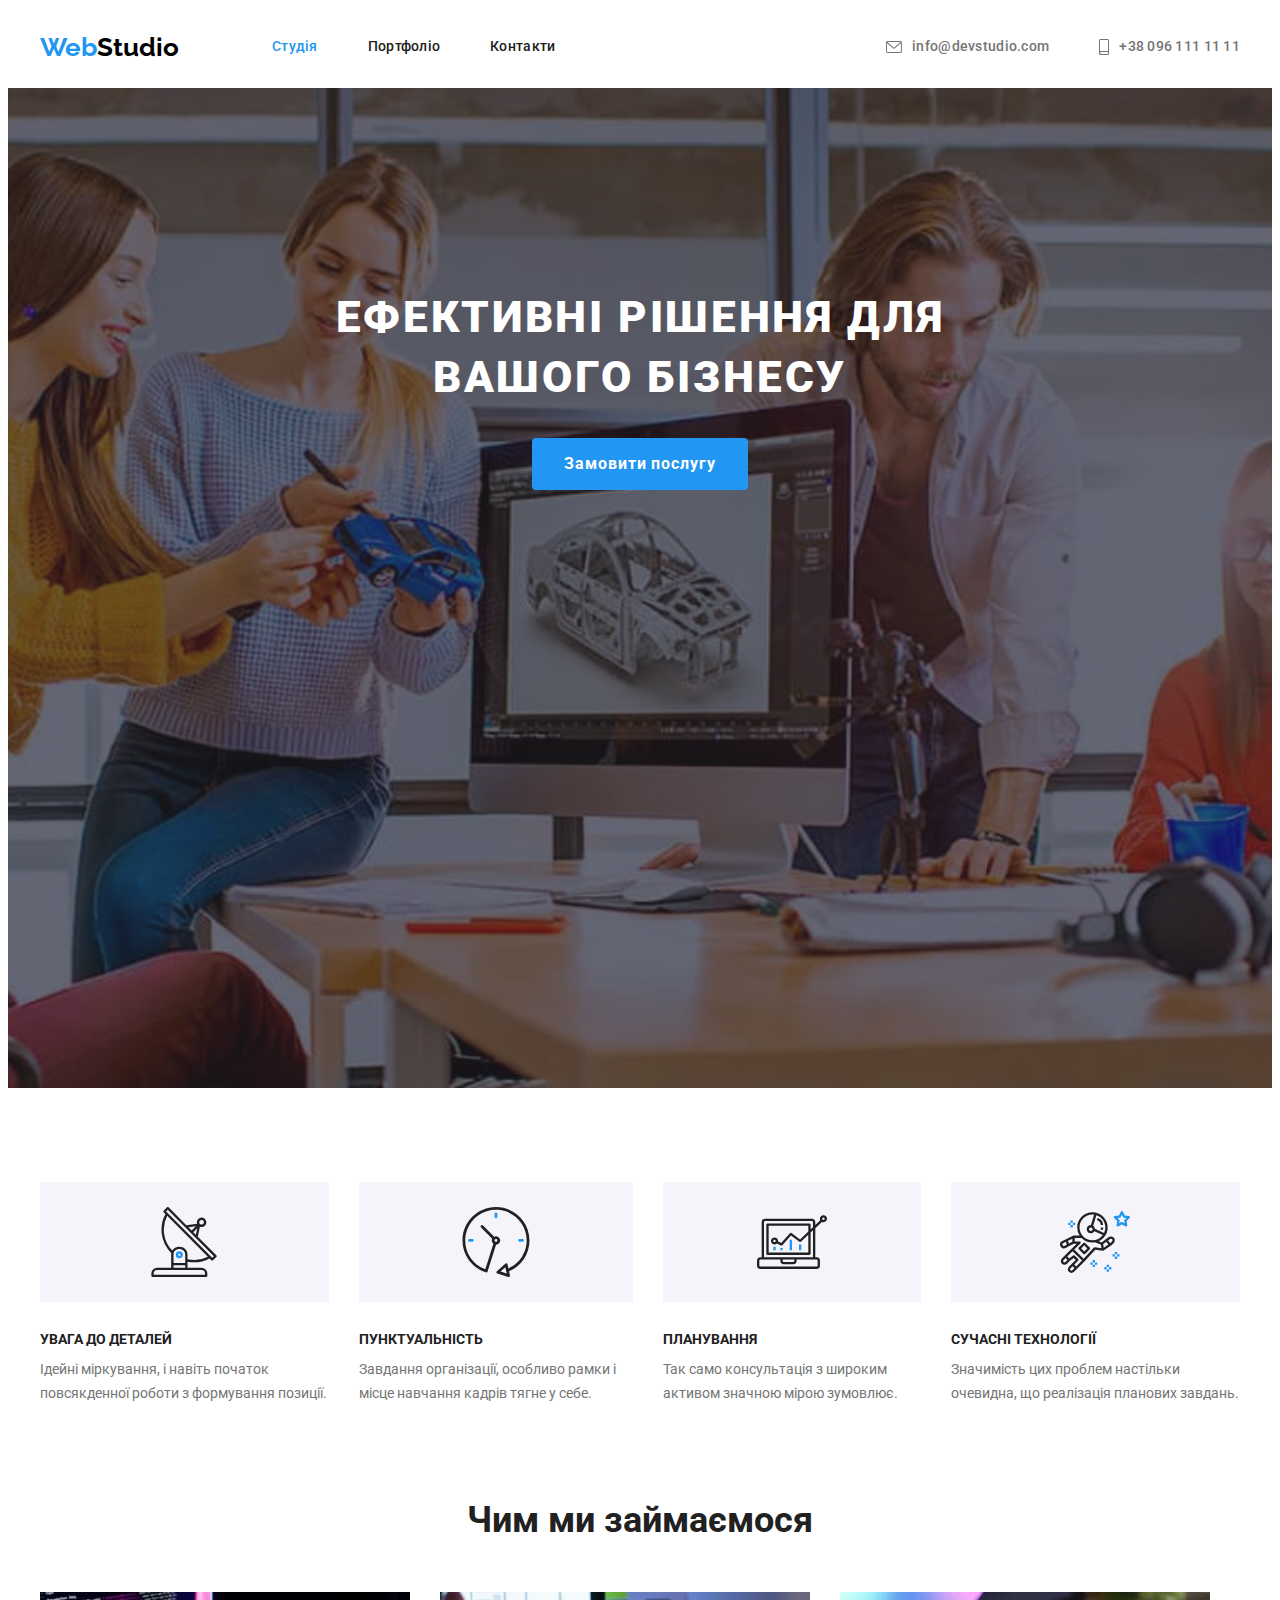
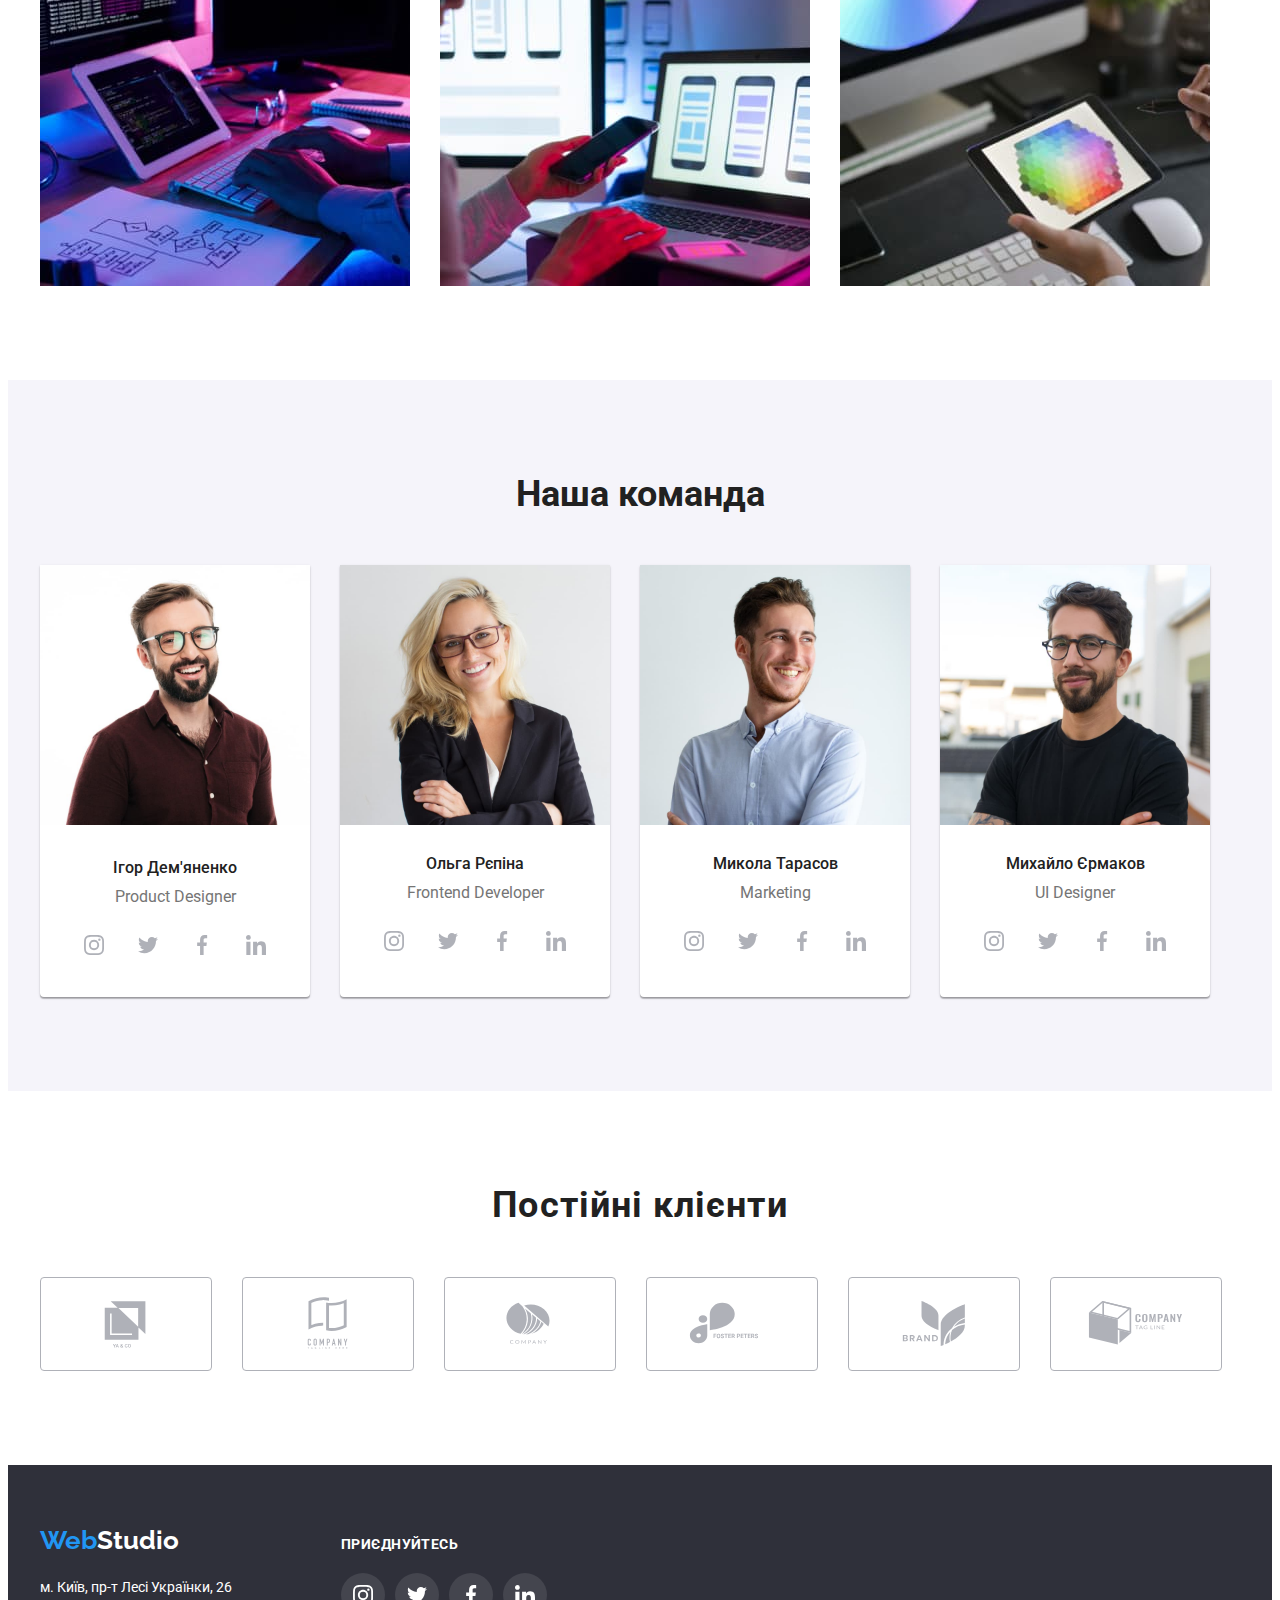
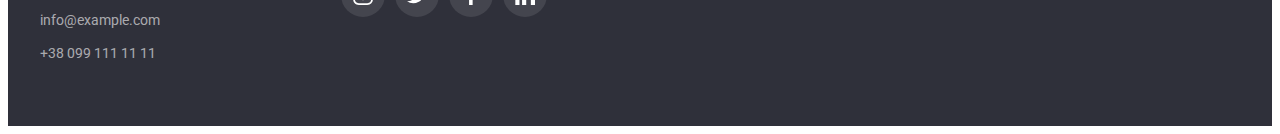
==== index.html @ 613b5aa0 "add file" ====
<!DOCTYPE html>
<html lang="uk">
  <head>
    <meta charset="UTF-8" />
    <meta http-equiv="X-UA-Compatible" content="IE=edge" />
    <meta name="viewport" content="width=device-width, initial-scale=1.0" />
    <link rel="preconnect" href="https://fonts.googleapis.com" />
    <link rel="preconnect" href="https://fonts.gstatic.com" crossorigin />
    <link
      href="https://fonts.googleapis.com/css2?family=Raleway:wght@700&family=Roboto:wght@400;500;700;900&display=swap"
      rel="stylesheet"
    />
    <link
      rel="stylesheet"
      href="https://cdnjs.cloudflare.com/ajax/libs/modern-normalize/1.1.0/modern-normalize.min.css"
      integrity="sha512-wpPYUAdjBVSE4KJnH1VR1HeZfpl1ub8YT/NKx4PuQ5NmX2tKuGu6U/JRp5y+Y8XG2tV+wKQpNHVUX03MfMFn9Q=="
      crossorigin="anonymous"
      referrerpolicy="no-referrer"
    />
    <link rel="stylesheet" href="css/styles.css" />
    <title>HW-4</title>
  </head>
  <body>
    <header class="header">
      <div class="container header-container">
        <a lang="en" href="./index.html" class="logo-header logo link"
          ><span class="logo-blue">Web</span>Studio</a
        >
        <ul class="header-nav list">
          <li class="header-nav-item">
            <a href="./index.html" class="header-link current link">Студія</a>
          </li>
          <li class="header-nav-item">
            <a href="./portfolio.html" class="header-link link">Портфоліо</a>
          </li>
          <li class="header-nav-item">
            <a href="" class="header-link link">Контакти</a>
          </li>
        </ul>
        <ul class="header-contacts list">
          <li class="header-contacts-item">
            <a
              href="mailto:info@devstudio.com"
              class="header-contact-list-item link"
            >
              <svg width="16" height="12" class="contacts-icon">
                <use href="./images/icons.svg#icon-envelope"></use>
              </svg>
              <div>info@devstudio.com</div></a
            >
          </li>
          <li class="header-contacts-item">
            <a href="tel:+380961111111" class="header-contact-list-item link">
              <svg width="10" height="16" class="contacts-icon">
                <use href="./images/icons.svg#icon-smartphone"></use>
              </svg>
              <div>+38 096 111 11 11</div></a
            >
          </li>
        </ul>
      </div>
    </header>
    <main>
      <section class="hero-section">
        <div class="container">
          <h1 class="hero-title">Ефективні рішення для вашого бізнесу</h1>
          <button type="button" class="hero-btn btn">Замовити послугу</button>
        </div>
      </section>
      <section class="benefits-section section">
        <div class="container">
          <h2 class="visually-hidden">Переваги WebStudio</h2>
          <ul class="benefits-list list">
            <li class="benefits-list-item">
              <div class="icon-benefits-bg">
                <svg width="70" height="70">
                  <use href="./images/icons.svg#icon-antenna-1"></use>
                </svg>
              </div>
              <h3 class="benefits-item-title">Увага до деталей</h3>
              <p class="benefits-caption">
                Ідейні міркування, і навіть початок повсякденної роботи з
                формування позиції.
              </p>
            </li>
            <li class="benefits-list-item">
              <div class="icon-benefits-bg">
                <svg width="70" height="70">
                  <use href="./images/icons.svg#icon-clock-1"></use>
                </svg>
              </div>
              <h3 class="benefits-item-title">Пунктуальність</h3>
              <p class="benefits-caption">
                Завдання організації, особливо рамки і місце навчання кадрів
                тягне у себе.
              </p>
            </li>
            <li class="benefits-list-item">
              <div class="icon-benefits-bg">
                <svg width="70" height="70">
                  <use href="./images/icons.svg#icon-diagram-1"></use>
                </svg>
              </div>
              <h3 class="benefits-item-title">Планування</h3>
              <p class="benefits-caption">
                Так само консультація з широким активом значною мірою зумовлює.
              </p>
            </li>
            <li class="benefits-list-item">
              <div class="icon-benefits-bg">
                <svg width="70" height="70">
                  <use href="./images/icons.svg#icon-astronaut-1"></use>
                </svg>
              </div>
              <h3 class="benefits-item-title">Сучасні технології</h3>
              <p class="benefits-caption">
                Значимість цих проблем настільки очевидна, що реалізація
                планових завдань.
              </p>
            </li>
          </ul>
        </div>
      </section>

      <section class="work-section section">
        <div class="container">
          <h2 class="work-section-title">Чим ми займаємося</h2>
          <ul class="work-section-list list">
            <li class="work-list-item">
              <img
                src="./images/what-we-do-1.jpg"
                width="370"
                alt="розробка ПЗ"
                class="work-img img"
              />
            </li>
            <li class="work-list-item">
              <img
                src="./images/what-we-do-2.jpg"
                width="370"
                alt="кросплатформеність ПЗ"
                class="work-img img"
              />
            </li>
            <li class="work-list-item">
              <img
                src="./images/what-we-do-3.jpg"
                width="370"
                alt="дизайн ПЗ"
                class="work-img img"
              />
            </li>
          </ul>
        </div>
      </section>
      <section class="team-section section">
        <div class="container">
          <h2 class="team-section-title">Наша команда</h2>
          <ul class="team-list list">
            <li class="team-item">
              <img
                width="270"
                src="./images/team-member-1.jpg"
                alt="Product Designer Ігор Дем'яненко"
              />
              <div class="team-caption-block">
                <h3 class="team-item-title">Ігор Дем'яненко</h3>
                <p class="team-item-caption" lang="en">Product Designer</p>
                <ul class="icon-soc-list list">
                  <li class="soc-item">
                    <a href="" class="soc-link link">
                      <svg class="icon-img-soc" width="20" height="20">
                        <use href="./images/icons.svg#icon-instagram-2"></use>
                      </svg>
                    </a>
                  </li>
                  <li class="soc-item">
                    <a href="" class="soc-link link">
                      <svg class="icon-img-soc" width="20" height="20">
                        <use href="./images/icons.svg#icon-twitter-1"></use>
                      </svg>
                    </a>
                  </li>
                  <li class="soc-item">
                    <a href="" class="soc-link link">
                      <svg class="icon-img-soc" width="20" height="20">
                        <use href="./images/icons.svg#icon-facebook-1"></use>
                      </svg>
                    </a>
                  </li>
                  <li class="soc-item">
                    <a href="" class="soc-link link">
                      <svg class="icon-img-soc" width="20" height="20">
                        <use href="./images/icons.svg#icon-linkedin-1"></use>
                      </svg>
                    </a>
                  </li>
                </ul>
              </div>
            </li>
            <li class="team-item">
              <img
                width="270"
                src="./images/team-member-2.jpg"
                alt="Frontend Developer Ольга Рєпіна"
                class="img"
              />
              <div class="team-caption-block">
                <h3 class="team-item-title">Ольга Рєпіна</h3>
                <p class="team-item-caption" lang="en">Frontend Developer</p>
                <ul class="icon-soc-list list">
                  <li class="soc-item">
                    <a href="" class="soc-link link">
                      <svg class="icon-img-soc" width="20" height="20">
                        <use href="./images/icons.svg#icon-instagram-2"></use>
                      </svg>
                    </a>
                  </li>
                  <li class="soc-item">
                    <a href="" class="soc-link link">
                      <svg class="icon-img-soc" width="20" height="20">
                        <use href="./images/icons.svg#icon-twitter-1"></use>
                      </svg>
                    </a>
                  </li>
                  <li class="soc-item">
                    <a href="" class="soc-link link">
                      <svg class="icon-img-soc" width="20" height="20">
                        <use href="./images/icons.svg#icon-facebook-1"></use>
                      </svg>
                    </a>
                  </li>
                  <li class="soc-item">
                    <a href="" class="soc-link link">
                      <svg class="icon-img-soc" width="20" height="20">
                        <use href="./images/icons.svg#icon-linkedin-1"></use>
                      </svg>
                    </a>
                  </li>
                </ul>
              </div>
            </li>
            <li class="team-item">
              <img
                width="270"
                src="./images/team-member-3.jpg"
                alt="Marketing Микола Тарасов"
                class="img"
              />
              <div class="team-caption-block">
                <h3 class="team-item-title">Микола Тарасов</h3>
                <p class="team-item-caption" lang="en">Marketing</p>
                <ul class="icon-soc-list list">
                  <li class="soc-item">
                    <a href="" class="soc-link link">
                      <svg class="icon-img-soc" width="20" height="20">
                        <use href="./images/icons.svg#icon-instagram-2"></use>
                      </svg>
                    </a>
                  </li>
                  <li class="soc-item">
                    <a href="" class="soc-link link">
                      <svg class="icon-img-soc" width="20" height="20">
                        <use href="./images/icons.svg#icon-twitter-1"></use>
                      </svg>
                    </a>
                  </li>
                  <li class="soc-item">
                    <a href="" class="soc-link link">
                      <svg class="icon-img-soc" width="20" height="20">
                        <use href="./images/icons.svg#icon-facebook-1"></use>
                      </svg>
                    </a>
                  </li>
                  <li class="soc-item">
                    <a href="" class="soc-link link">
                      <svg class="icon-img-soc" width="20" height="20">
                        <use href="./images/icons.svg#icon-linkedin-1"></use>
                      </svg>
                    </a>
                  </li>
                </ul>
              </div>
            </li>
            <li class="team-item">
              <img
                width="270"
                src="./images/team-member-4.jpg"
                alt="UI Designer Михайло Єрмаков"
                class="img"
              />
              <div class="team-caption-block">
                <h3 class="team-item-title">Михайло Єрмаков</h3>
                <p class="team-item-caption" lang="en">UI Designer</p>
                <ul class="icon-soc-list list">
                  <li class="soc-item">
                    <a href="" class="soc-link link">
                      <svg class="icon-img-soc" width="20" height="20">
                        <use href="./images/icons.svg#icon-instagram-2"></use>
                      </svg>
                    </a>
                  </li>
                  <li class="soc-item">
                    <a href="" class="soc-link link">
                      <svg class="icon-img-soc" width="20" height="20">
                        <use href="./images/icons.svg#icon-twitter-1"></use>
                      </svg>
                    </a>
                  </li>
                  <li class="soc-item">
                    <a href="" class="soc-link link">
                      <svg class="icon-img-soc" width="20" height="20">
                        <use href="./images/icons.svg#icon-facebook-1"></use>
                      </svg>
                    </a>
                  </li>
                  <li class="soc-item">
                    <a href="" class="soc-link link">
                      <svg class="icon-img-soc" width="20" height="20">
                        <use href="./images/icons.svg#icon-linkedin-1"></use>
                      </svg>
                    </a>
                  </li>
                </ul>
              </div>
            </li>
          </ul>
        </div>
      </section>

      <section class="section">
        <div class="container">
          <h2 class="costumers-title">Постійні клієнти</h2>
          <ul class="costumers-list list">
            <li class="costumers-item">
              <a href="" class="costumers-link link">
                <svg class="costumers-icon" width="106" height="60">
                  <use href="./images/icons.svg#icon-Logo"></use>
                </svg>
              </a>
            </li>
            <li class="costumers-item">
              <a href="" class="costumers-link link">
                <svg class="costumers-icon" width="106" height="60">
                  <use href="./images/icons.svg#icon-Logo2"></use>
                </svg>
              </a>
            </li>
            <li class="costumers-item">
              <a href="" class="costumers-link link">
                <svg class="costumers-icon" width="106" height="60">
                  <use href="./images/icons.svg#icon-Logo3"></use>
                </svg>
              </a>
            </li>
            <li class="costumers-item">
              <a href="" class="costumers-link link">
                <svg class="costumers-icon" width="106" height="60">
                  <use href="./images/icons.svg#icon-Logo4"></use>
                </svg>
              </a>
            </li>
            <li class="costumers-item">
              <a href="" class="costumers-link link">
                <svg class="costumers-icon" width="106" height="60">
                  <use href="./images/icons.svg#icon-Logo5"></use>
                </svg>
              </a>
            </li>
            <li class="costumers-item">
              <a href="" class="costumers-link link">
                <svg class="costumers-icon" width="106" height="60">
                  <use href="./images/icons.svg#icon-Logo6"></use>
                </svg>
              </a>
            </li>
          </ul>
        </div>
      </section>
    </main>
    <footer class="footer">
      <div class="container footer-content">
        <div class="footer-address">
          <a lang="en" href="./index.html" class="logo-footer logo link"
            ><span class="logo-blue">Web</span>Studio</a
          >
          <address class="address">
            <p class="address-city">м. Київ, пр-т Лесі Українки, 26</p>
            <div class="address-block-link">
              <a class="address-mail link" href="mailto:info@example.com"
                >info@example.com</a
              >
              <a class="address-phone link" href="tel:+380991111111"
                >+38 099 111 11 11</a
              >
            </div>
          </address>
        </div>

        <div class="soc-footer">
          <h2 class="soc-footer-title">приєднуйтесь</h2>
          <ul class="icon-soc-list-footer list">
            <li class="soc-item">
              <a href="" class="soc-link footer-soc link">
                <svg class="icon-img-soc" width="20" height="20">
                  <use href="./images/icons.svg#icon-instagram-2"></use>
                </svg>
              </a>
            </li>
            <li class="soc-item">
              <a href="" class="soc-link footer-soc link">
                <svg class="icon-img-soc" width="20" height="20">
                  <use href="./images/icons.svg#icon-twitter-1"></use>
                </svg>
              </a>
            </li>
            <li class="soc-item">
              <a href="" class="soc-link footer-soc link">
                <svg class="icon-img-soc" width="20" height="20">
                  <use href="./images/icons.svg#icon-facebook-1"></use>
                </svg>
              </a>
            </li>
            <li class="soc-item">
              <a href="" class="soc-link footer-soc link">
                <svg class="icon-img-soc" width="20" height="20">
                  <use href="./images/icons.svg#icon-linkedin-1"></use>
                </svg>
              </a>
            </li>
          </ul>
        </div>
      </div>
    </footer>
  </body>
</html>
---- css/styles.css ----
body {
  color: #757575;
  font-family: "Roboto", sans-serif;
}

p,
h1,
h2,
h3,
h4,
h5,
h6 {
  margin: 0;
}

ul {
  margin: 0;
  padding: 0;
}

:root {
  --f-s-backgroud-color: #2f303a;
  --link-logo-blue: #2196f3;
  --white-color: #ffffff;
  --title-color: #212121;
}

.section {
  padding-top: 94px;
  padding-bottom: 94px;
}

.container {
  width: 1200px;
  margin: 0 auto;
  padding-left: 15px;
  padding-right: 15px;
}

.visually-hidden {
  position: absolute;
  white-space: nowrap;
  width: 1px;
  height: 1px;
  overflow: hidden;
  border: 0;
  padding: 0;
  clip: rect(0 0 0 0);
  clip-path: inset(50%);
  margin: -1px;
}

.list {
  list-style: none;
}

.link {
  text-decoration: none;
  color: inherit;
}

.img {
  display: block;
}

.btn {
  cursor: pointer;
  font-family: inherit;
  border: 1px solid transparent;
}

.header-link.current {
  color: var(--link-logo-blue);
}

/* --------------------------Header styles------------------------------- */

.logo-header {
  color: #000000;

  font-family: "Raleway", sans-serif;
  font-weight: 700;
  font-size: 26px;
  line-height: 1.19;
}

.logo-blue {
  color: var(--link-logo-blue);
}

.header-link {
  color: var(--title-color);
}

.header-link:hover,
.header-link:focus {
  color: var(--link-logo-blue);
}

.header-contact-list-item,
.header-link {
  display: flex;
  align-items: center;
  fill: currentColor;

  font-weight: 500;
  font-size: 14px;
  line-height: 1.14;
  letter-spacing: 0.02em;
}

.header-contact-list-item:hover,
.header-contact-list-item:focus {
  color: var(--link-logo-blue);
}

.contacts-icon {
  margin-right: 10px;
}

/* -----------------------main sstyles-------------------- */
/* HERO section */
.hero-section {
  background-color: var(--f-s-backgroud-color);

  max-width: 1600px;
  height: 600px;
  margin-left: auto;
  margin-right: auto;
  background-image: linear-gradient(
      rgba(47, 48, 58, 0.4),
      rgba(47, 48, 58, 0.4)
    ),
    url(../images/hero-bg.jpg);
  background-size: cover;
  background-position: center;
}

.hero-title {
  color: var(--white-color);
  text-align: center;

  width: 696px;
  margin: 0 auto;

  font-weight: 900;
  font-size: 44px;
  line-height: 1.36;
  text-align: center;
  letter-spacing: 0.06em;
  text-transform: uppercase;
}

.hero-btn {
  display: block;

  color: var(--white-color);
  background-color: var(--link-logo-blue);

  border-radius: 4px;
  width: 216px;
  margin: 0 auto;
  margin-top: 30px;
  padding: 10px;

  font-weight: 700;
  font-size: 16px;
  line-height: 1.88;
  letter-spacing: 0.06em;
}

.hero-btn:hover,
.hero-btn:focus {
  background-color: #188ce8;
}

/* benefots section */
.benefits-item-title {
  color: var(--title-color);

  font-weight: 700;
  font-size: 14px;
  line-height: 1.14;
  text-transform: uppercase;
}

.benefits-caption {
  font-size: 14px;
  line-height: 1.71;

  margin-top: 10px;
}

/* work section */

.work-section-title,
.team-section-title {
  color: var(--title-color);

  font-weight: 700;
  font-size: 36px;
  line-height: 1.16;
  text-align: center;
}

/* our team section */

.team-section {
  background-color: #f5f4fa;
}

.team-item-title {
  color: var(--title-color);

  font-weight: 500;
  font-size: 16px;
  line-height: 1.18;
  text-align: center;
}
.team-item-caption {
  margin-top: 10px;

  font-size: 16px;
  line-height: 1.18;
  text-align: center;
}

/* FOOTER */
/* address */
.footer {
  background-color: var(--f-s-backgroud-color);
  padding-top: 60px;
  padding-bottom: 60px;
}

.logo-footer {
  color: var(--white-color);

  font-family: "Raleway", sans-serif;
  font-weight: 700;
  font-size: 26px;
  line-height: 1.19;
}
.address {
  font-style: normal;
}
.address-city {
  color: var(--white-color);

  font-size: 14px;
  line-height: 1.71;
  margin-top: 20px;
}
.address-mail,
.address-phone {
  color: rgba(255, 255, 255, 0.6);

  margin-top: 9px;

  font-size: 14px;
  line-height: 1.71;
}

.address-mail:hover,
.address-phone:hover,
.address-mail:focus,
.address-phone:focus {
  color: var(--link-logo-blue);
}

/* ----------------Portfolio html------------------ */

/* portfolio section */

.portfolio-btn {
  color: var(--title-color);
  background-color: #f5f4fa;

  border-radius: 4px;
  font-weight: 500;
  font-size: 16px;
  line-height: 1.62;
  text-align: center;

  padding: 6px 22px;
}

.portfolio-btn:hover,
.portfolio-btn:focus {
  color: var(--white-color);
  background-color: var(--link-logo-blue);
}

.works-item-title {
  color: var(--title-color);

  font-weight: 700;
  font-size: 18px;
  line-height: 2;
  letter-spacing: 0.06em;
}
.works-item-caption {
  font-size: 16px;
  line-height: 1.88;
}

/* --------------pozition----------------- */

.header {
  padding-top: 24px;
  padding-bottom: 25px;
}

.hero-section {
  padding-top: 200px;
  padding-bottom: 200px;
}

.section {
  padding-top: 94px;
  padding-bottom: 94px;
}

.work-section {
  padding-top: 0px;
}

.work-section-list {
  margin-top: 50px;

  column-gap: 30px;
  display: flex;
}

.work-list-item {
  width: calc((100%-60) / 3);
}

.team-list {
  margin-top: 50px;

  display: flex;
  column-gap: 30px;
}

.team-caption-block {
  padding-top: 30px;
  padding-bottom: 30px;
}

.address-block-link {
  display: flex;
  flex-direction: column;
}

.team-item {
  width: 270px;

  background-color: #ffffff;
  box-shadow: 0px 1px 3px rgba(0, 0, 0, 0.12), 0px 1px 1px rgba(0, 0, 0, 0.14),
    0px 2px 1px rgba(0, 0, 0, 0.2);
  border-radius: 0px 0px 4px 4px;
}

.benefits-list {
  display: flex;

  column-gap: 30px;
}

.benefits-list-item {
  width: calc((100%-90px) / 4);
}

.header-nav {
  display: flex;

  margin-left: 93px;
}

.header-nav-item:not(:last-child) {
  margin-right: 50px;
}

.header-contacts {
  display: flex;

  margin-left: auto;
}

.header-contacts-item:not(:last-child) {
  margin-right: 50px;
}

.header-container {
  display: flex;

  align-items: center;
}

.header-portfolio {
  border-bottom: 1px solid #ececec;
}

.portfolio-nav-list {
  display: flex;

  justify-content: center;
}

.portfolio-list-item:not(:last-child) {
  margin-right: 8px;
}

.portfolio-list-item:hover,
.portfolio-list-item:focus {
  box-shadow: 0px 3px 1px rgba(0, 0, 0, 0.1), 0px 1px 2px rgba(0, 0, 0, 0.08),
    0px 2px 2px rgba(0, 0, 0, 0.12);
  border-radius: 4px;
}

.portfolio-works-list {
  margin-top: 50px;

  display: flex;
  flex-wrap: wrap;
  gap: 30px;
}

.portfolio-caption-block {
  padding: 20px 24px;

  border: 1px solid #eeeeee;
  border-top: 1px solid transparent;
}

/* border: 1px solid #EEEEEE; */

.icon-benefits-bg {
  display: flex;
  align-items: center;
  justify-content: center;

  width: 100%;
  height: 120px;

  background-color: #f5f4fa;
  margin-bottom: 30px;
}

.icon-soc-list {
  display: flex;
  justify-content: center;
  gap: 10px;

  margin-top: 16px;
}

.soc-link {
  display: flex;

  align-items: center;
  justify-content: center;

  width: 44px;
  height: 44px;
  border-radius: 50%;
  fill: #afb1b8;
}

.soc-link:hover,
.soc-link:focus {
  background-color: var(--link-logo-blue);
  fill: #ffffff;
}

.costumers-title {
  text-align: center;

  font-weight: 700;
  font-size: 36px;
  line-height: 1.16;
  text-align: center;
  letter-spacing: 0.03em;

  color: var(--title-color);
}

.costumers-list {
  display: flex;
  gap: 30px;

  margin-top: 50px;
}

.costumers-link {
  color: #afb1b8;

  display: flex;
  align-items: center;
  justify-content: center;
  width: 170px;
  height: 92px;

  border: 1px solid #afb1b8;
  border-radius: 4px;
}

.costumers-link:hover,
.costumers-link:focus {
  border-color: var(--link-logo-blue);
  color: var(--link-logo-blue);
}

.costumers-icon {
  fill: currentColor;
}

.icon-soc-list-footer {
  display: flex;
  gap: 10px;

  margin-top: 20px;
}

.container.footer-content {
  display: flex;
}

.soc-footer-title {
  font-family: "Roboto";
  font-style: normal;
  font-weight: 700;
  font-size: 14px;
  line-height: 1.14;
  letter-spacing: 0.03em;
  text-transform: uppercase;

  color: var(--white-color);
}

.soc-footer {
  margin-left: 70px;

  padding-top: 12px;
}

.footer-address {
  width: 231px;
}

.soc-link.footer-soc {
  background-color: rgba(255, 255, 255, 0.1);
  fill: var(--white-color);
}

.soc-link.footer-soc:hover,
.soc-link.footer-soc:focus {
  background-color: var(--link-logo-blue);
}

.works-link {
  display: block;
}

.works-link:hover,
.works-link:focus {
  box-shadow: 0px 1px 1px rgba(0, 0, 0, 0.12), 0px 4px 4px rgba(0, 0, 0, 0.06),
    1px 4px 6px rgba(0, 0, 0, 0.16);
}
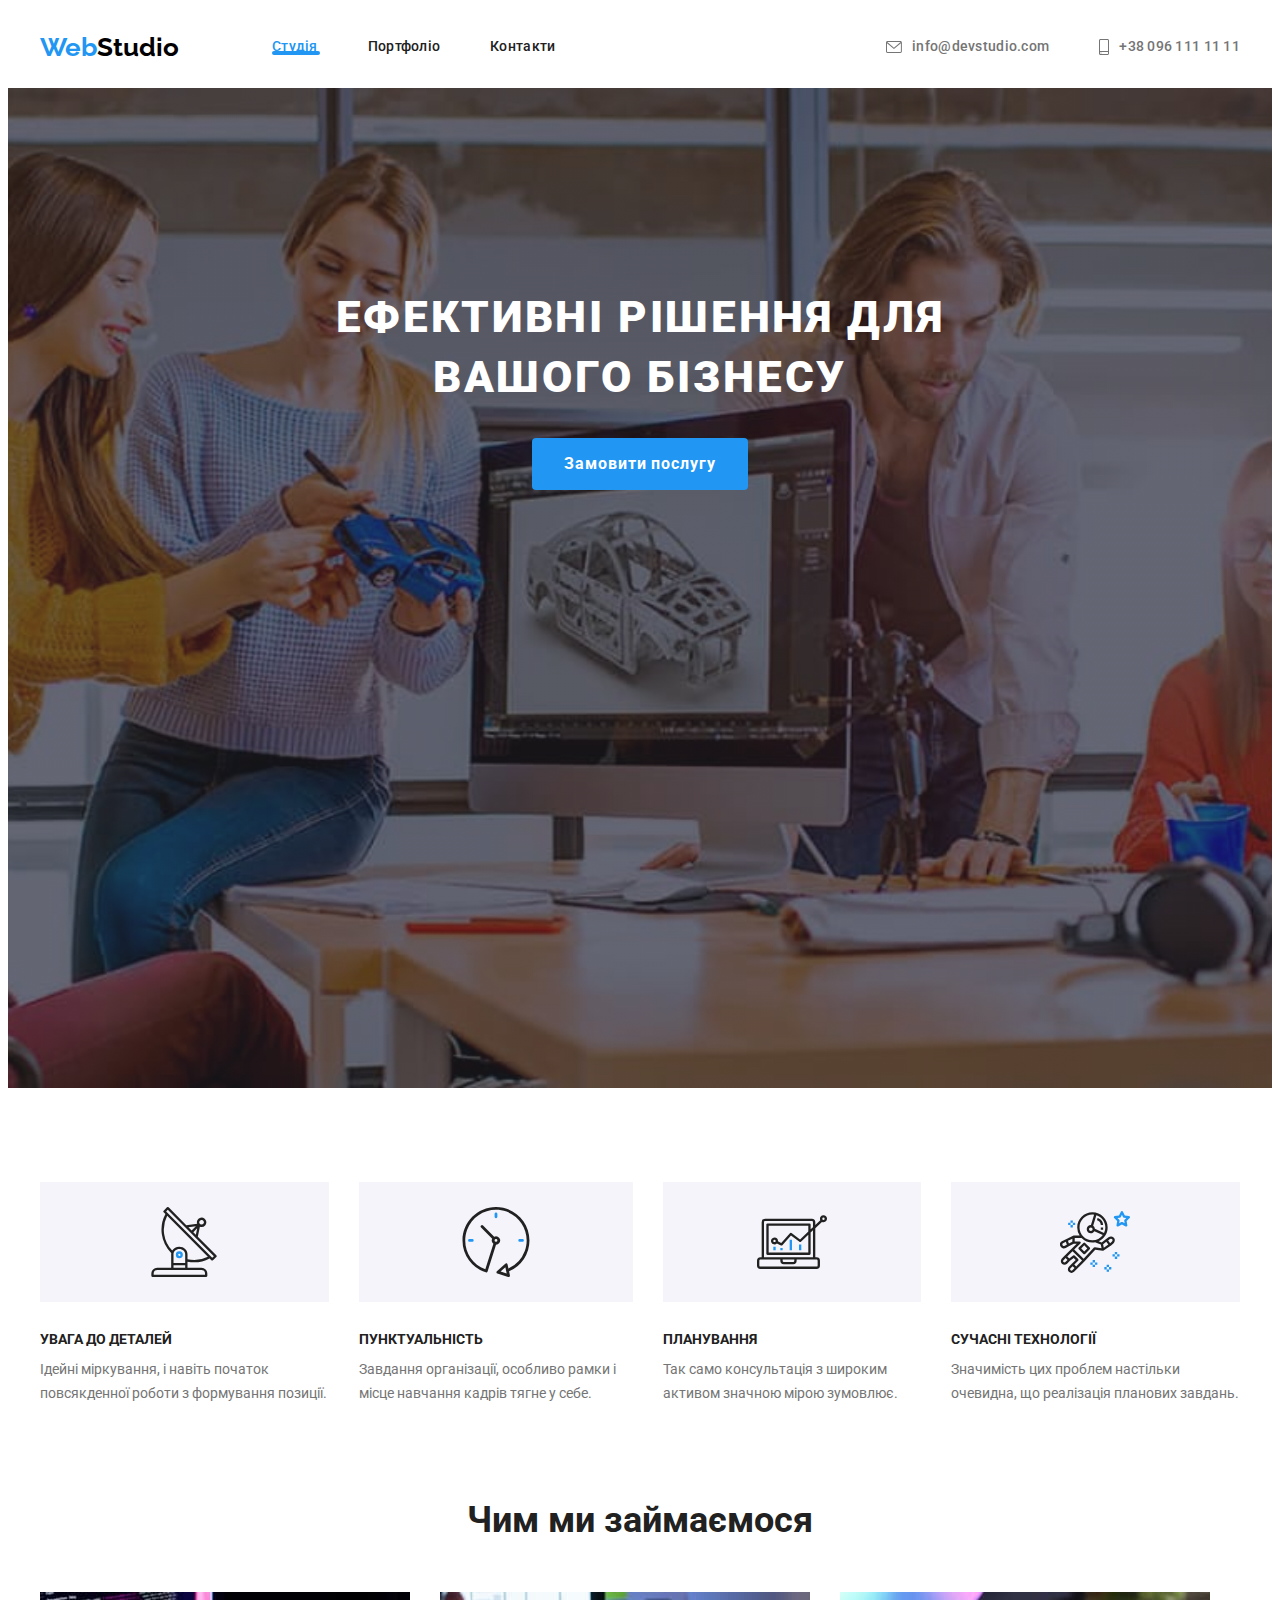
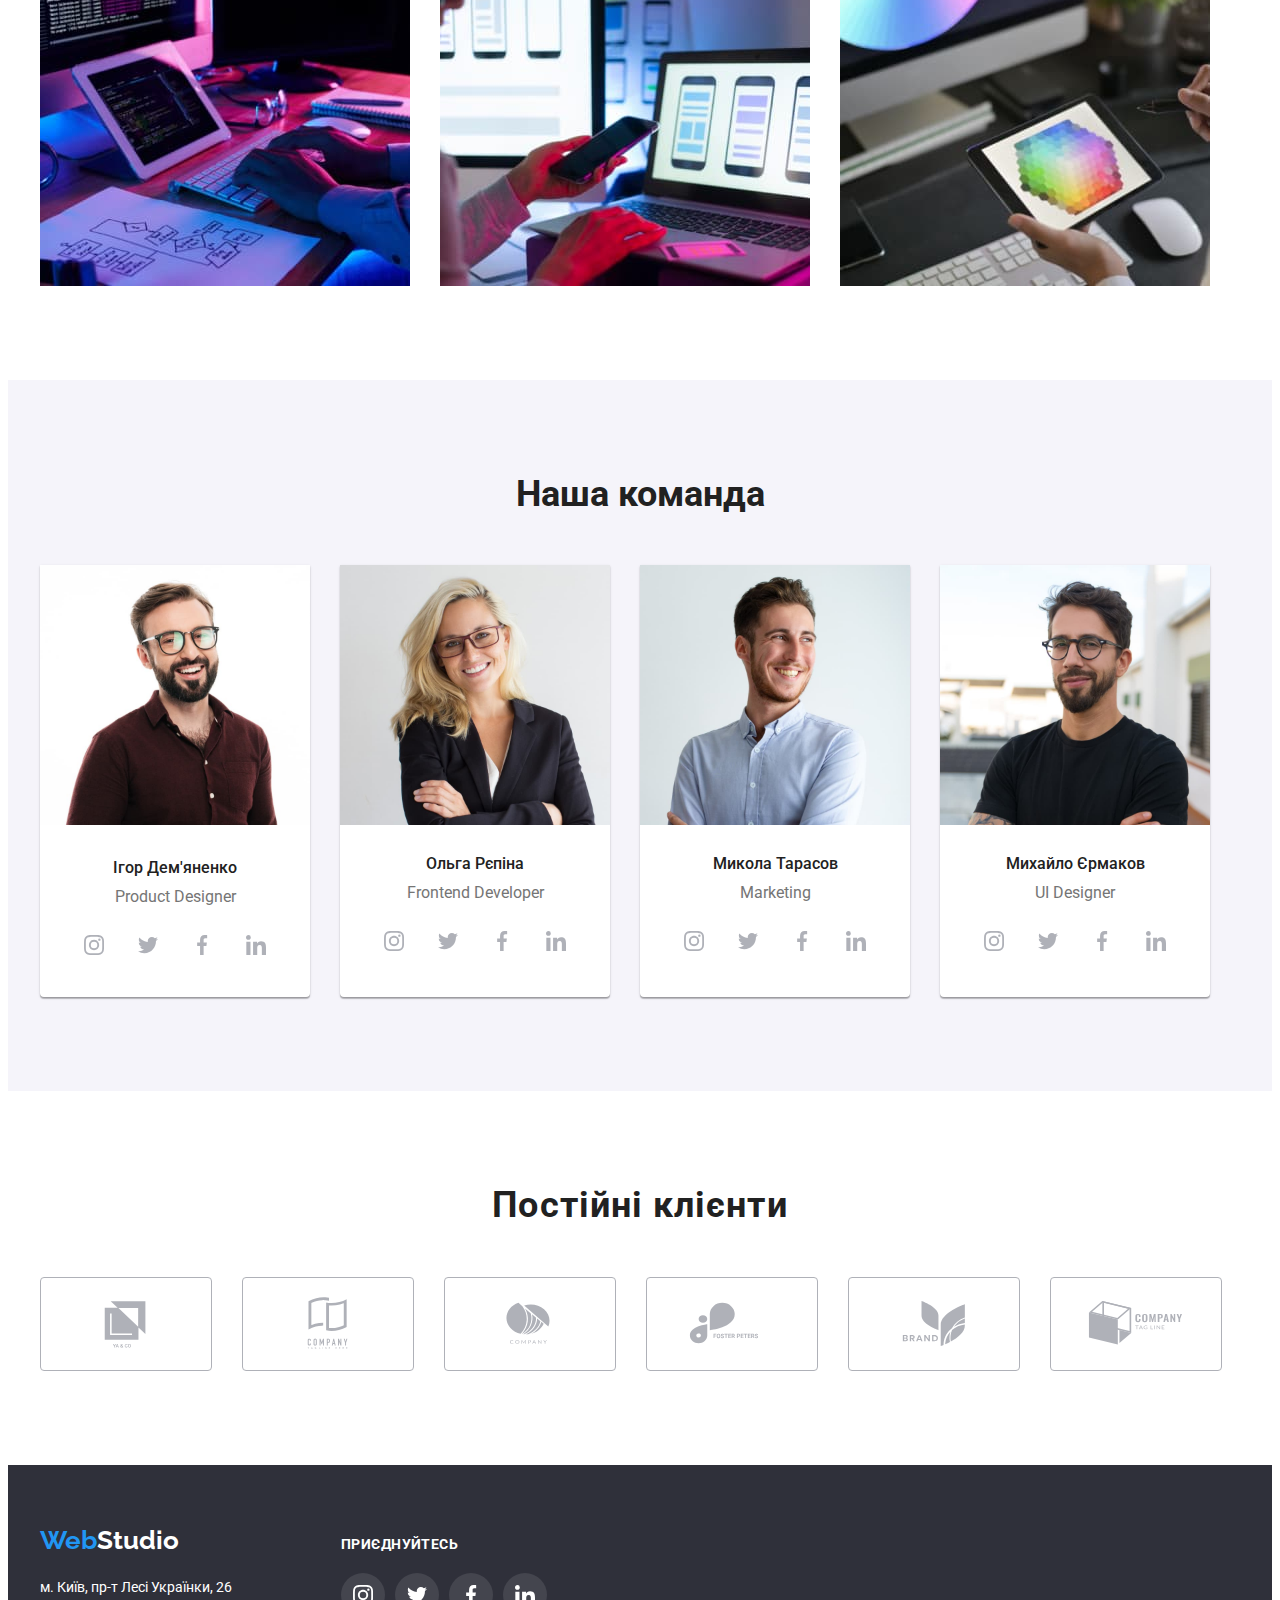
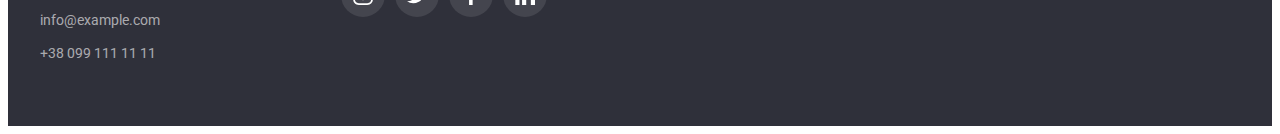
==== commit 28366a01: "add modal" ====
--- a/index.html
+++ b/index.html
@@ -18,7 +18,7 @@
       referrerpolicy="no-referrer"
     />
     <link rel="stylesheet" href="css/styles.css" />
-    <title>HW-4</title>
+    <title>HW-5</title>
   </head>
   <body>
     <header class="header">
@@ -64,7 +64,9 @@
       <section class="hero-section">
         <div class="container">
           <h1 class="hero-title">Ефективні рішення для вашого бізнесу</h1>
-          <button type="button" class="hero-btn btn">Замовити послугу</button>
+          <button data-modal-open type="button" class="hero-btn btn">
+            Замовити послугу
+          </button>
         </div>
       </section>
       <section class="benefits-section section">
@@ -432,5 +434,17 @@
         </div>
       </div>
     </footer>
+
+    <div class="backdrop is-hidden" data-modal>
+      <div class="modal">
+        <button data-modal-close type="button" class="modal-close btn">
+          <svg class="close-icon-svg" width="18" height="18">
+            <use href="./images/icons.svg#icon-close-black"></use>
+          </svg>
+        </button>
+      </div>
+    </div>
+
+    <script src="./js/modal.js"></script>
   </body>
 </html>
--- a/css/styles.css
+++ b/css/styles.css
@@ -70,6 +70,8 @@
 }
 
 .header-link.current {
+  position: relative;
+
   color: var(--link-logo-blue);
 }
 
@@ -568,3 +570,82 @@
   box-shadow: 0px 1px 1px rgba(0, 0, 0, 0.12), 0px 4px 4px rgba(0, 0, 0, 0.06),
     1px 4px 6px rgba(0, 0, 0, 0.16);
 }
+
+/* modal  */
+
+.backdrop {
+  width: 100%;
+  height: 100%;
+  position: fixed;
+  top: 0;
+  background-color: rgba(0, 0, 0, 0.2);
+
+  transition: opacity 500ms linear, visibility 500ms linear;
+}
+
+.modal {
+  position: absolute;
+  top: 50%;
+  left: 50%;
+
+  transform: translate(-50%, -50%);
+
+  width: 528px;
+  min-height: 581px;
+
+  background-color: var(--white-color);
+  box-shadow: 0px 1px 3px rgba(0, 0, 0, 0.12), 0px 1px 1px rgba(0, 0, 0, 0.14),
+    0px 2px 1px rgba(0, 0, 0, 0.2);
+  border-radius: 4px;
+}
+
+.modal-close {
+  position: absolute;
+
+  display: flex;
+  align-items: center;
+  justify-content: center;
+
+  top: 8px;
+  right: 8px;
+
+  width: 30px;
+  height: 30px;
+  border-radius: 50%;
+  background-color: var(--white-color);
+  border: 1px solid rgba(0, 0, 0, 0.1);
+
+  transition: background-color 250ms cubic-bezier(0.4, 0, 0.2, 1);
+}
+
+.close-icon-svg {
+  transform: rotate(0);
+  transition: transform 250ms cubic-bezier(0.4, 0, 0.2, 1);
+}
+
+.modal-close:hover .close-icon-svg {
+  transform: rotate(360deg);
+}
+
+.modal-close:hover {
+  background-color: rgba(226, 220, 220, 0.829);
+}
+
+.is-hidden {
+  opacity: 0;
+  visibility: hidden;
+  pointer-events: none;
+}
+
+.header-link.current::after {
+  content: "";
+
+  position: absolute;
+  bottom: 0;
+
+  width: 48px;
+  height: 4px;
+
+  background: var(--link-logo-blue);
+  border-radius: 2px;
+}
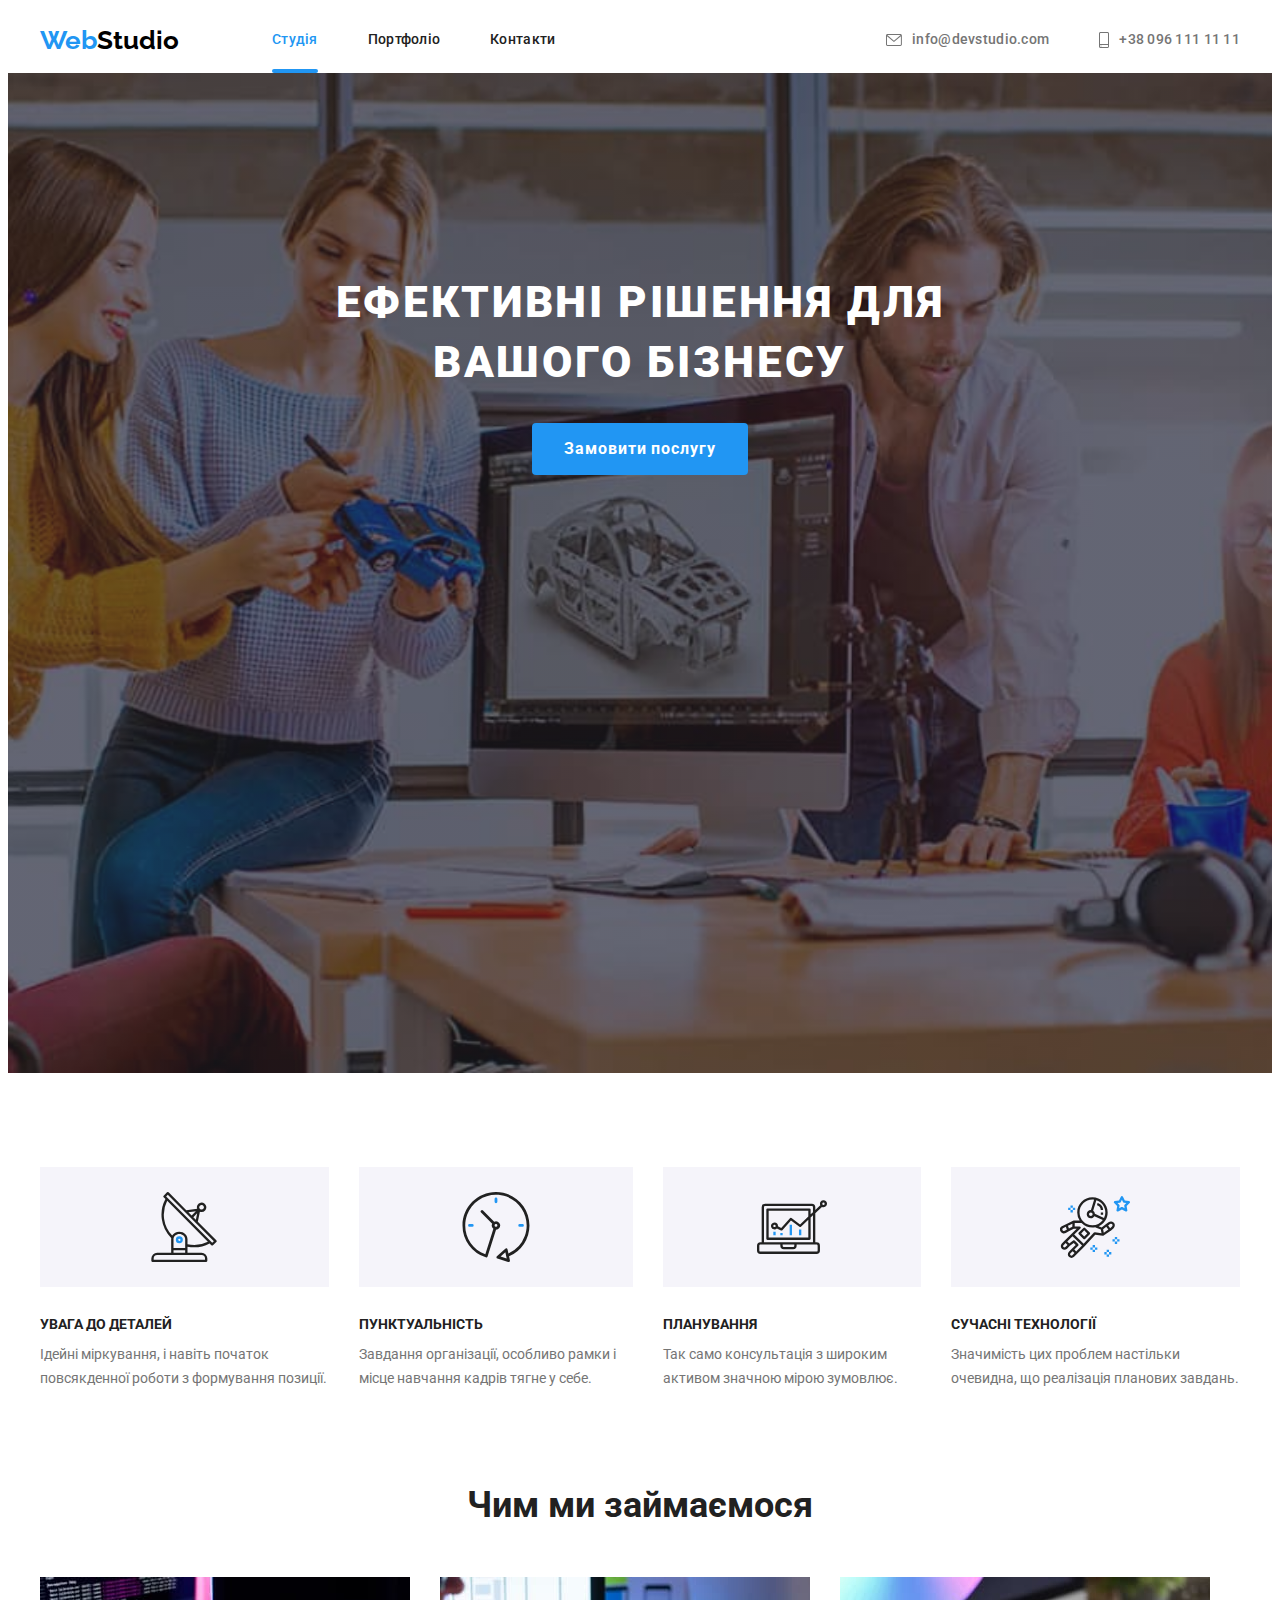
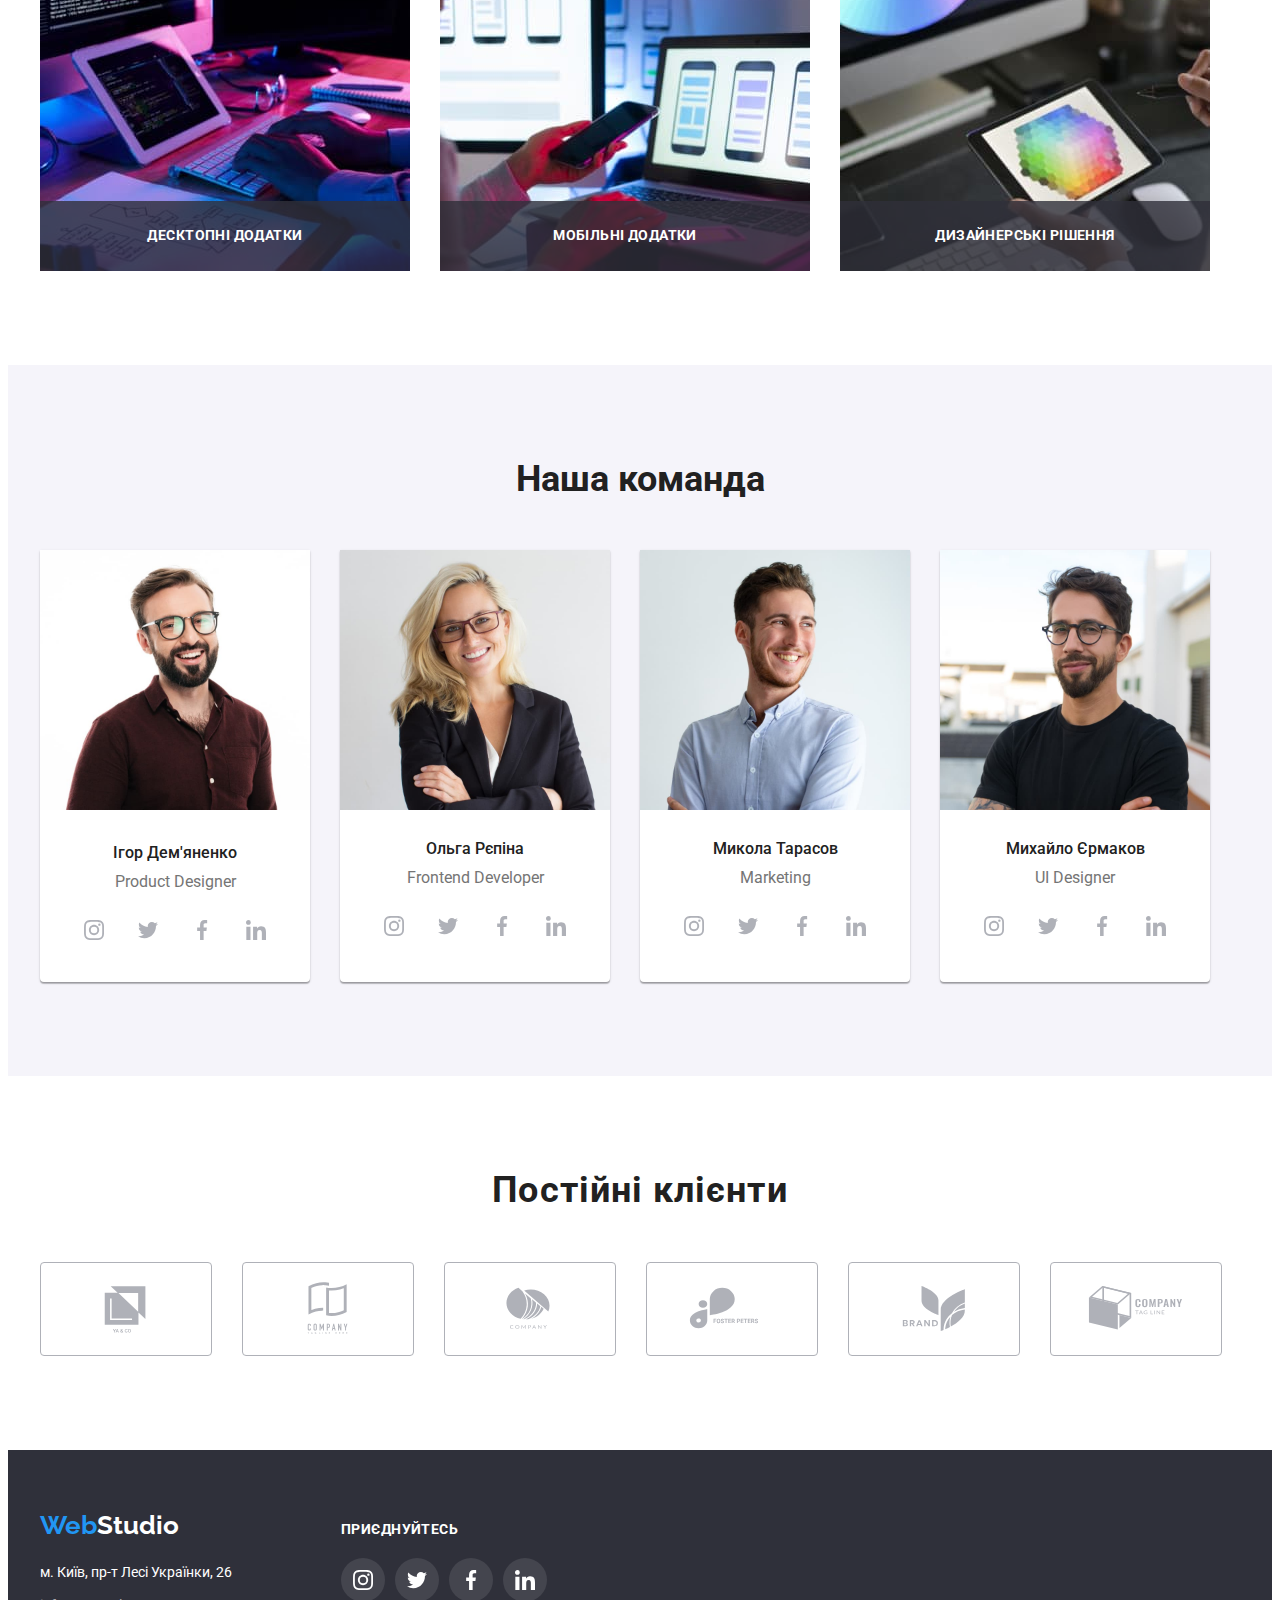
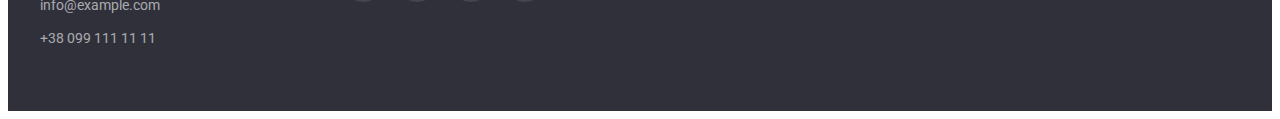
==== commit 07d70199: "fix" ====
--- a/index.html
+++ b/index.html
@@ -129,28 +129,43 @@
           <h2 class="work-section-title">Чим ми займаємося</h2>
           <ul class="work-section-list list">
             <li class="work-list-item">
-              <img
-                src="./images/what-we-do-1.jpg"
-                width="370"
-                alt="розробка ПЗ"
-                class="work-img img"
-              />
+              <div class="work-subscribe-div">
+                <img
+                  src="./images/what-we-do-1.jpg"
+                  width="370"
+                  alt="розробка ПЗ"
+                  class="work-img img"
+                />
+                <div class="work-subscribe-back">
+                  <p class="work-subscribe">Десктопні додатки</p>
+                </div>
+              </div>
             </li>
             <li class="work-list-item">
-              <img
-                src="./images/what-we-do-2.jpg"
-                width="370"
-                alt="кросплатформеність ПЗ"
-                class="work-img img"
-              />
+              <div class="work-subscribe-div">
+                <img
+                  src="./images/what-we-do-2.jpg"
+                  width="370"
+                  alt="кросплатформеність ПЗ"
+                  class="work-img img"
+                />
+                <div class="work-subscribe-back">
+                  <p class="work-subscribe">Мобільні додатки</p>
+                </div>
+              </div>
             </li>
             <li class="work-list-item">
-              <img
-                src="./images/what-we-do-3.jpg"
-                width="370"
-                alt="дизайн ПЗ"
-                class="work-img img"
-              />
+              <div class="work-subscribe-div">
+                <img
+                  src="./images/what-we-do-3.jpg"
+                  width="370"
+                  alt="дизайн ПЗ"
+                  class="work-img img"
+                />
+                <div class="work-subscribe-back">
+                  <p class="work-subscribe">Дизайнерські рішення</p>
+                </div>
+              </div>
             </li>
           </ul>
         </div>
--- a/css/styles.css
+++ b/css/styles.css
@@ -71,7 +71,6 @@
 
 .header-link.current {
   position: relative;
-
   color: var(--link-logo-blue);
 }
 
@@ -92,6 +91,9 @@
 
 .header-link {
   color: var(--title-color);
+
+  padding-top: 24px;
+  padding-bottom: 25px;
 }
 
 .header-link:hover,
@@ -308,11 +310,11 @@
 
 /* --------------pozition----------------- */
 
-.header {
+/* .header {
   padding-top: 24px;
   padding-bottom: 25px;
 }
-
+ */
 .hero-section {
   padding-top: 200px;
   padding-bottom: 200px;
@@ -643,9 +645,38 @@
   position: absolute;
   bottom: 0;
 
-  width: 48px;
+  width: 100%;
   height: 4px;
 
   background: var(--link-logo-blue);
   border-radius: 2px;
 }
+
+.work-subscribe-div {
+  position: relative;
+}
+
+.work-subscribe-back {
+  position: absolute;
+  bottom: 0;
+
+  width: 100%;
+  height: 70px;
+
+  background-color: rgba(47, 48, 58, 0.8);
+
+  display: flex;
+  justify-content: center;
+  align-items: center;
+}
+
+.work-subscribe {
+  font-weight: 700;
+  font-size: 14px;
+  line-height: 1.14;
+  text-align: center;
+  letter-spacing: 0.03em;
+  text-transform: uppercase;
+
+  color: #ffffff;
+}
